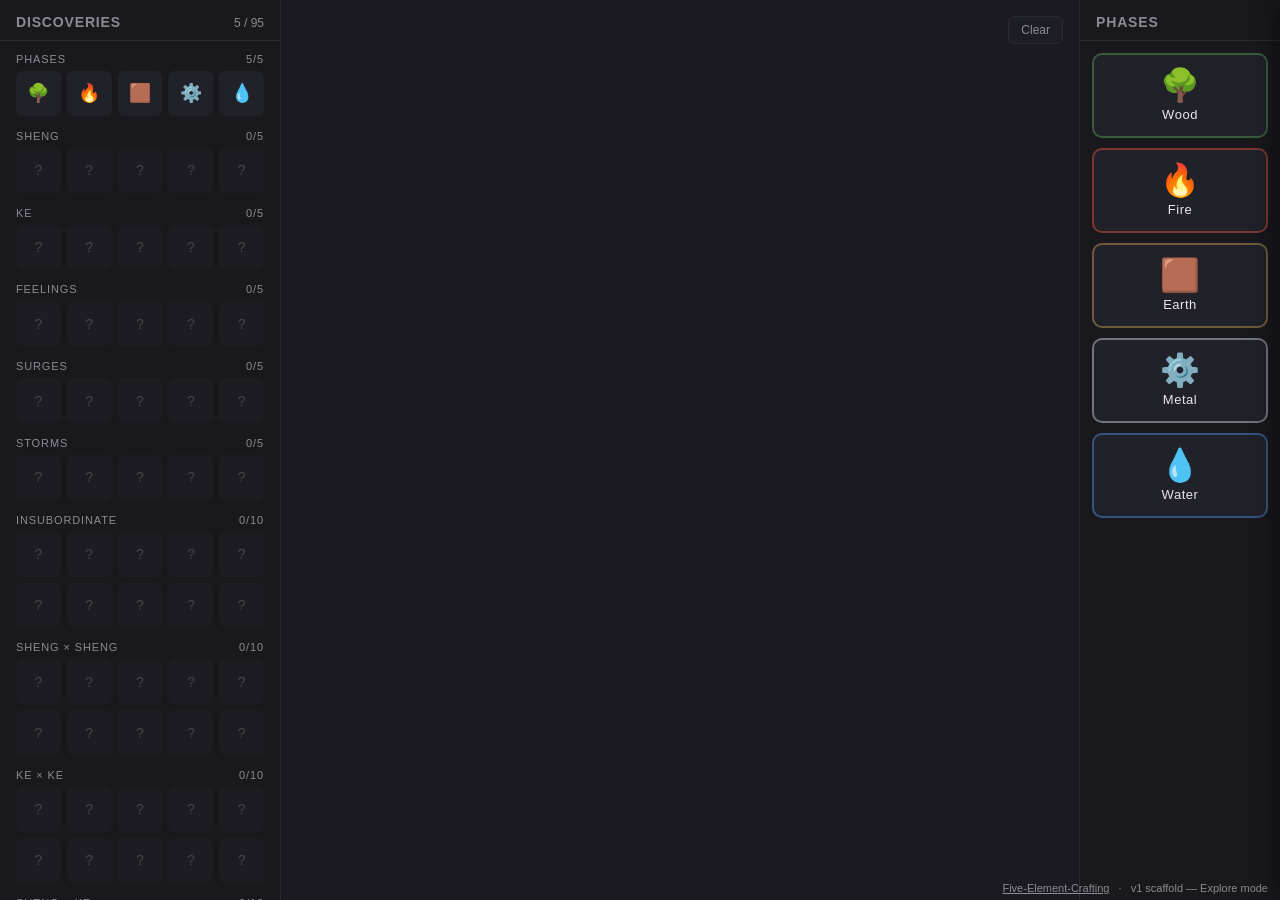
==== app/index.html @ a7858da5 "Add v1 scaffold: vanilla-JS app, recipe engine, three-panel UI - app/index.html + src/main.js + four" ====
<!doctype html>
<html lang="en">
  <head>
    <meta charset="utf-8" />
    <meta name="viewport" content="width=device-width, initial-scale=1" />
    <title>Five-Element-Crafting</title>
    <link rel="stylesheet" href="src/styles/main.css" />
  </head>
  <body>
    <div id="app">
      <aside id="discoveries-panel" class="panel panel-left">
        <header class="panel-header">
          <h2>Discoveries</h2>
          <div id="discovery-counter" class="counter">0 / 95</div>
        </header>
        <div id="discoveries-groups"></div>
      </aside>

      <main id="workspace" class="workspace">
        <div id="pentagram-background" class="pentagram hidden"></div>
        <div id="workspace-entities"></div>
        <div id="craft-feedback"></div>
        <div id="catastrophe-overlay" class="hidden"></div>
        <div id="nudge"></div>
        <button id="clear-btn" class="workspace-button" type="button">Clear</button>
      </main>

      <aside id="blocks-panel" class="panel panel-right">
        <header class="panel-header">
          <h2>Phases</h2>
        </header>
        <div id="phase-tiles"></div>
      </aside>
    </div>

    <div id="inspect-drawer" class="drawer hidden" aria-hidden="true">
      <button id="inspect-close" class="drawer-close" type="button" aria-label="Close inspect panel">&times;</button>
      <div id="inspect-content"></div>
    </div>

    <div id="clear-modal" class="modal hidden" role="dialog" aria-labelledby="clear-modal-title">
      <div class="modal-body">
        <h3 id="clear-modal-title">Clear workspace?</h3>
        <p>This removes every entity from the workspace. Discoveries stay.</p>
        <div class="modal-actions">
          <button id="clear-confirm" type="button">Clear</button>
          <button id="clear-cancel" type="button">Cancel</button>
        </div>
      </div>
    </div>

    <footer id="app-footer">
      <a href="https://github.com/warrenrross/Five-Element-Crafting" target="_blank" rel="noopener">Five-Element-Crafting</a>
      <span class="footer-sep">&middot;</span>
      <span>v1 scaffold &mdash; Explore mode</span>
    </footer>

    <script type="module" src="src/main.js"></script>
  </body>
</html>
---- app/src/styles/main.css ----
/* Five-Element-Crafting v1 scaffold styles
 * Design surface per docs/design/ui-layout.md.
 * No framework, no preprocessor. Plain CSS only.
 */

:root {
  --bg: #0f0f12;
  --panel-bg: #18181d;
  --panel-border: #2a2a32;
  --workspace-bg: #1a1a20;
  --text: #e6e6ea;
  --text-muted: #8b8b95;

  /* Phase tints (used by the right panel and the move-type halos) */
  --wood: #4a8f4a;
  --fire: #c84a3a;
  --earth: #b08a4a;
  --metal: #b5b9bf;
  --water: #4a7ec8;

  /* Move-type cue colors per docs/design/ui-layout.md §3.3 */
  --halo-sheng: #4a8f4a;
  --halo-ke: #c84a3a;
  --halo-self: #d4b04a;
  --halo-insub: #8a4ac8;
  --halo-stage2: #6c6cb8;

  --radius: 10px;
  --radius-sm: 6px;
  --shadow: 0 6px 18px rgba(0, 0, 0, 0.35);
}

* {
  box-sizing: border-box;
}

html, body {
  margin: 0;
  padding: 0;
  height: 100%;
  font-family: -apple-system, BlinkMacSystemFont, "Segoe UI", Roboto, Helvetica, Arial, sans-serif;
  background: var(--bg);
  color: var(--text);
  overflow: hidden;
}

#app {
  display: grid;
  grid-template-columns: 280px 1fr 200px;
  grid-template-rows: 1fr;
  height: 100vh;
  gap: 1px;
  background: var(--panel-border);
}

/* ---------- Panels ---------- */

.panel {
  background: var(--panel-bg);
  display: flex;
  flex-direction: column;
  min-height: 0;
}

.panel-header {
  padding: 14px 16px 10px;
  border-bottom: 1px solid var(--panel-border);
  display: flex;
  align-items: baseline;
  justify-content: space-between;
}

.panel-header h2 {
  margin: 0;
  font-size: 14px;
  letter-spacing: 0.06em;
  text-transform: uppercase;
  color: var(--text-muted);
  font-weight: 600;
}

.counter {
  font-size: 12px;
  color: var(--text-muted);
  font-variant-numeric: tabular-nums;
}

/* ---------- Right panel (phases) ---------- */

#phase-tiles {
  display: flex;
  flex-direction: column;
  padding: 12px;
  gap: 10px;
  overflow-y: auto;
}

.phase-tile {
  display: flex;
  flex-direction: column;
  align-items: center;
  justify-content: center;
  padding: 14px;
  background: #21212a;
  border: 2px solid transparent;
  border-radius: var(--radius);
  cursor: grab;
  user-select: none;
  transition: transform 80ms ease, border-color 80ms ease;
}

.phase-tile:hover {
  transform: translateY(-1px);
  border-color: rgba(255, 255, 255, 0.08);
}

.phase-tile:active {
  cursor: grabbing;
}

.phase-tile[data-phase="wood"]  { border-color: rgba(74, 143, 74, 0.55); }
.phase-tile[data-phase="fire"]  { border-color: rgba(200, 74, 58, 0.55); }
.phase-tile[data-phase="earth"] { border-color: rgba(176, 138, 74, 0.55); }
.phase-tile[data-phase="metal"] { border-color: rgba(181, 185, 191, 0.55); }
.phase-tile[data-phase="water"] { border-color: rgba(74, 126, 200, 0.55); }

.phase-tile .tile-emoji {
  font-size: 32px;
  line-height: 1;
  margin-bottom: 6px;
}

.phase-tile .tile-name {
  font-size: 13px;
  letter-spacing: 0.04em;
}

/* ---------- Workspace ---------- */

.workspace {
  position: relative;
  background: var(--workspace-bg);
  overflow: hidden;
}

#workspace-entities {
  position: absolute;
  inset: 0;
}

.workspace-entity {
  position: absolute;
  display: flex;
  flex-direction: column;
  align-items: center;
  justify-content: center;
  width: 72px;
  height: 72px;
  padding: 8px;
  background: #22222b;
  border: 1px solid rgba(255, 255, 255, 0.06);
  border-radius: var(--radius);
  cursor: grab;
  user-select: none;
  box-shadow: var(--shadow);
  transition: transform 80ms ease, box-shadow 80ms ease;
}

.workspace-entity:hover {
  transform: translateY(-1px);
  box-shadow: 0 8px 22px rgba(0, 0, 0, 0.45);
}

.workspace-entity.dragging {
  cursor: grabbing;
  opacity: 0.85;
  z-index: 10;
}

.workspace-entity.drop-target {
  border-color: rgba(255, 255, 255, 0.4);
  box-shadow: 0 0 0 2px rgba(255, 255, 255, 0.15);
}

.workspace-entity.snapping-back {
  transition: left 150ms ease-out, top 150ms ease-out;
}

.workspace-entity .entity-emoji {
  font-size: 28px;
  line-height: 1;
}

.workspace-entity .entity-name {
  margin-top: 4px;
  font-size: 11px;
  color: var(--text-muted);
}

/* ---------- Craft halo / move-type cues (§3.3 of ui-layout.md) ---------- */

.craft-halo {
  position: absolute;
  width: 96px;
  height: 96px;
  border-radius: 50%;
  pointer-events: none;
  transform: translate(-50%, -50%);
  opacity: 0;
  z-index: 5;
}

.craft-halo.show {
  animation: haloPulse 600ms ease-out forwards;
}

.craft-halo[data-move="sheng"]   { background: radial-gradient(circle, rgba(74,143,74,0.55) 0%, rgba(74,143,74,0) 70%); }
.craft-halo[data-move="ke"]      { background: radial-gradient(circle, rgba(200,74,58,0.55) 0%, rgba(200,74,58,0) 70%); }
.craft-halo[data-move="self"]    { background: radial-gradient(circle, rgba(212,176,74,0.65) 0%, rgba(212,176,74,0) 70%); }
.craft-halo[data-move="insub"]   { background: radial-gradient(circle, rgba(138,74,200,0.55) 0%, rgba(138,74,200,0) 70%); }
.craft-halo[data-move="stage2"]  { background: radial-gradient(circle, rgba(108,108,184,0.45) 0%, rgba(108,108,184,0) 70%); }

@keyframes haloPulse {
  0%   { opacity: 0;   transform: translate(-50%, -50%) scale(0.4); }
  30%  { opacity: 0.9; transform: translate(-50%, -50%) scale(1.0); }
  100% { opacity: 0;   transform: translate(-50%, -50%) scale(1.5); }
}

/* Sheng pulse-up; Ke press-down; Self hold; Insub shake (animation only on result entity) */
.workspace-entity.cue-sheng  { animation: cueShengPulse 420ms ease-out; }
.workspace-entity.cue-ke     { animation: cueKePress    420ms ease-out; }
.workspace-entity.cue-self   { animation: cueSelfHold   500ms ease-out; }
.workspace-entity.cue-insub  { animation: cueInsubShake 420ms ease-out; }
.workspace-entity.cue-stage2 { animation: cueStage2     420ms ease-out; }

@keyframes cueShengPulse {
  0%   { transform: translateY(8px)  scale(0.7); opacity: 0; }
  60%  { transform: translateY(-4px) scale(1.05); opacity: 1; }
  100% { transform: translateY(0)    scale(1);    opacity: 1; }
}
@keyframes cueKePress {
  0%   { transform: translateY(-8px) scale(0.7); opacity: 0; }
  60%  { transform: translateY(4px)  scale(1.05); opacity: 1; }
  100% { transform: translateY(0)    scale(1);    opacity: 1; }
}
@keyframes cueSelfHold {
  0%   { transform: scale(0.6); opacity: 0; filter: brightness(2); }
  40%  { transform: scale(1.1); opacity: 1; filter: brightness(1.6); }
  100% { transform: scale(1);   opacity: 1; filter: brightness(1); }
}
@keyframes cueInsubShake {
  0%   { transform: translateX(0)   scale(0.7); opacity: 0; }
  25%  { transform: translateX(-6px) scale(1);   opacity: 1; }
  50%  { transform: translateX(6px)  scale(1);   opacity: 1; }
  75%  { transform: translateX(-3px) scale(1);   opacity: 1; }
  100% { transform: translateX(0)   scale(1);   opacity: 1; }
}
@keyframes cueStage2 {
  0%   { transform: scale(0.6) rotate(-6deg); opacity: 0; }
  60%  { transform: scale(1.05) rotate(2deg); opacity: 1; }
  100% { transform: scale(1) rotate(0);       opacity: 1; }
}

/* ---------- Nudge label ---------- */

#nudge {
  position: absolute;
  pointer-events: none;
  padding: 6px 10px;
  font-size: 12px;
  background: rgba(40, 40, 50, 0.92);
  color: var(--text-muted);
  border-radius: var(--radius-sm);
  opacity: 0;
  transition: opacity 200ms ease;
  z-index: 8;
}

#nudge.show {
  opacity: 1;
}

/* ---------- Catastrophe overlay ---------- */

#catastrophe-overlay {
  position: absolute;
  inset: 0;
  background: radial-gradient(circle, rgba(200, 80, 60, 0.25) 0%, rgba(0, 0, 0, 0.65) 100%);
  z-index: 20;
  pointer-events: all;
  display: flex;
  align-items: center;
  justify-content: center;
}

#catastrophe-overlay .catastrophe-card {
  background: #1a1a20;
  border: 1px solid rgba(255, 200, 150, 0.3);
  border-radius: var(--radius);
  padding: 24px 32px;
  text-align: center;
  box-shadow: var(--shadow);
}

#catastrophe-overlay .catastrophe-emoji {
  font-size: 48px;
}

#catastrophe-overlay .catastrophe-name {
  margin-top: 8px;
  font-size: 18px;
  letter-spacing: 0.06em;
}

#catastrophe-overlay .catastrophe-surface {
  margin-top: 8px;
  font-size: 13px;
  color: var(--text-muted);
  max-width: 280px;
}

/* ---------- Pentagram (hidden in Explore) ---------- */

.pentagram {
  position: absolute;
  inset: 0;
  pointer-events: none;
  /* Drawn by JS in Balance mode; static placeholder in v1. */
}

.hidden {
  display: none !important;
}

/* ---------- Workspace clear button ---------- */

.workspace-button {
  position: absolute;
  right: 16px;
  top: 16px;
  z-index: 6;
  background: rgba(30, 30, 38, 0.85);
  color: var(--text-muted);
  border: 1px solid var(--panel-border);
  border-radius: var(--radius-sm);
  padding: 6px 12px;
  font-size: 12px;
  cursor: pointer;
}

.workspace-button:hover {
  color: var(--text);
}

/* ---------- Discoveries panel ---------- */

#discoveries-groups {
  padding: 12px 16px 16px;
  overflow-y: auto;
  flex: 1;
}

.discovery-group {
  margin-bottom: 14px;
}

.discovery-group-header {
  font-size: 11px;
  letter-spacing: 0.08em;
  text-transform: uppercase;
  color: var(--text-muted);
  margin-bottom: 6px;
  display: flex;
  justify-content: space-between;
}

.discovery-group-header .group-count {
  font-variant-numeric: tabular-nums;
}

.discovery-list {
  display: grid;
  grid-template-columns: repeat(5, 1fr);
  gap: 6px;
}

.discovery-cell {
  position: relative;
  aspect-ratio: 1;
  background: #21212a;
  border: 1px solid transparent;
  border-radius: var(--radius-sm);
  display: flex;
  align-items: center;
  justify-content: center;
  cursor: pointer;
  user-select: none;
  font-size: 18px;
}

.discovery-cell.locked {
  background: #1c1c22;
  color: rgba(255, 255, 255, 0.18);
  cursor: default;
}

.discovery-cell.locked::after {
  content: "?";
  font-size: 14px;
  color: rgba(255, 255, 255, 0.18);
}

.discovery-cell.locked > .discovery-emoji,
.discovery-cell.locked > .discovery-count {
  display: none;
}

.discovery-cell:not(.locked):hover {
  border-color: rgba(255, 255, 255, 0.18);
}

.discovery-count {
  position: absolute;
  right: 2px;
  bottom: 2px;
  font-size: 9px;
  color: var(--text-muted);
  background: rgba(0, 0, 0, 0.4);
  padding: 1px 4px;
  border-radius: 6px;
}

/* Tooltip (CSS-only) on discoveries */
.discovery-cell:not(.locked):hover::before {
  content: attr(data-name);
  position: absolute;
  left: 50%;
  bottom: calc(100% + 4px);
  transform: translateX(-50%);
  background: #2a2a32;
  color: var(--text);
  padding: 4px 8px;
  font-size: 11px;
  border-radius: var(--radius-sm);
  white-space: nowrap;
  z-index: 20;
  pointer-events: none;
}

/* ---------- Inspect drawer ---------- */

.drawer {
  position: fixed;
  top: 0;
  right: 0;
  height: 100vh;
  width: 360px;
  background: #1c1c22;
  border-left: 1px solid var(--panel-border);
  box-shadow: -8px 0 24px rgba(0, 0, 0, 0.35);
  z-index: 30;
  padding: 24px 24px 32px;
  overflow-y: auto;
  transform: translateX(0);
  transition: transform 200ms ease;
}

.drawer.hidden {
  display: block !important;
  transform: translateX(100%);
  pointer-events: none;
}

.drawer-close {
  position: absolute;
  right: 12px;
  top: 8px;
  background: none;
  border: none;
  color: var(--text-muted);
  font-size: 24px;
  cursor: pointer;
}

#inspect-content .inspect-header {
  display: flex;
  align-items: center;
  gap: 10px;
}

#inspect-content .inspect-emoji {
  font-size: 36px;
  line-height: 1;
}

#inspect-content h3 {
  margin: 0;
  font-size: 18px;
}

#inspect-content .inspect-true-name {
  margin-top: 2px;
  font-size: 11px;
  color: var(--text-muted);
  letter-spacing: 0.04em;
}

#inspect-content .inspect-section {
  margin-top: 18px;
}

#inspect-content .inspect-section-label {
  font-size: 10px;
  text-transform: uppercase;
  letter-spacing: 0.1em;
  color: var(--text-muted);
  margin-bottom: 4px;
}

#inspect-content .inspect-section-body {
  font-size: 13px;
  line-height: 1.5;
}

#inspect-content .inspect-weights {
  display: flex;
  flex-wrap: wrap;
  gap: 6px;
  margin-top: 4px;
}

#inspect-content .weight-chip {
  background: #2a2a32;
  border-radius: var(--radius-sm);
  padding: 3px 8px;
  font-size: 11px;
  color: var(--text-muted);
}

/* Extended inspect markup (used by ui/inspect.js). */

#inspect-content .inspect-headtext {
  display: flex;
  flex-direction: column;
}

#inspect-content .inspect-name {
  font-size: 18px;
  font-weight: 600;
  line-height: 1.1;
}

#inspect-content .inspect-tier {
  margin-top: 4px;
  font-size: 11px;
  color: var(--text-muted);
  display: flex;
  gap: 6px;
  align-items: center;
  flex-wrap: wrap;
}

#inspect-content .inspect-badge {
  background: #2a2a32;
  border: 1px solid var(--panel-border);
  border-radius: var(--radius-sm);
  padding: 1px 6px;
  font-size: 10px;
  text-transform: uppercase;
  letter-spacing: 0.06em;
}

#inspect-content .inspect-badge.cata {
  background: #3a1818;
  border-color: #8a2a2a;
  color: #ffb4a8;
}

#inspect-content .inspect-badge.locked {
  background: #1f1f25;
  color: var(--text-muted);
}

#inspect-content .inspect-section h4 {
  font-size: 10px;
  text-transform: uppercase;
  letter-spacing: 0.1em;
  color: var(--text-muted);
  margin: 0 0 6px;
  font-weight: 600;
}

#inspect-content .inspect-surface,
#inspect-content .inspect-origin {
  margin: 0;
  font-size: 13px;
  line-height: 1.5;
  color: var(--text);
}

#inspect-content .phase-weights {
  display: flex;
  flex-wrap: wrap;
  gap: 6px;
}

.phase-chip {
  display: inline-flex;
  align-items: center;
  gap: 6px;
  background: #1f1f25;
  border: 1px solid var(--panel-border);
  border-radius: var(--radius-sm);
  padding: 3px 8px;
  font-size: 11px;
  color: var(--text);
}

.phase-chip-dot {
  width: 8px;
  height: 8px;
  border-radius: 50%;
  background: var(--text-muted);
}

.phase-chip.phase-wood  .phase-chip-dot { background: #6fb86b; }
.phase-chip.phase-fire  .phase-chip-dot { background: #d96c5b; }
.phase-chip.phase-earth .phase-chip-dot { background: #c8a165; }
.phase-chip.phase-metal .phase-chip-dot { background: #c9c9d2; }
.phase-chip.phase-water .phase-chip-dot { background: #4d8fc7; }

.phase-chip-value {
  color: var(--text-muted);
  font-variant-numeric: tabular-nums;
}

.recipe-list {
  list-style: none;
  padding: 0;
  margin: 0;
  display: flex;
  flex-direction: column;
  gap: 6px;
}

.recipe-item {
  display: flex;
  align-items: center;
  gap: 6px;
  background: #1f1f25;
  border: 1px solid var(--panel-border);
  border-radius: var(--radius-sm);
  padding: 6px 8px;
  font-size: 12px;
  flex-wrap: wrap;
}

.recipe-arrow {
  color: var(--text-muted);
}

.recipe-move {
  margin-left: auto;
  font-size: 10px;
  text-transform: uppercase;
  letter-spacing: 0.06em;
  padding: 2px 6px;
  border-radius: var(--radius-sm);
  background: #2a2a32;
  color: var(--text-muted);
}

.recipe-move-sheng { color: #9fdc9b; background: #1c2a1c; }
.recipe-move-ke    { color: #f1a89a; background: #2a1c1c; }
.recipe-move-self  { color: #f0d28a; background: #2a241c; }
.recipe-move-insub { color: #c8a5e0; background: #251c2a; }
.recipe-move-stage2 { color: #b1b7e0; background: #1c1f2a; }

.recipe-stagenote {
  color: var(--text-muted);
  text-transform: none;
  letter-spacing: 0;
}

/* ---------- Modal ---------- */

.modal {
  position: fixed;
  inset: 0;
  background: rgba(0, 0, 0, 0.55);
  display: flex;
  align-items: center;
  justify-content: center;
  z-index: 40;
}

.modal-body {
  background: #1c1c22;
  padding: 20px 24px;
  border-radius: var(--radius);
  width: min(360px, 90vw);
  border: 1px solid var(--panel-border);
}

.modal-body h3 {
  margin: 0 0 8px;
  font-size: 16px;
}

.modal-body p {
  margin: 0 0 16px;
  color: var(--text-muted);
  font-size: 13px;
}

.modal-actions {
  display: flex;
  gap: 8px;
  justify-content: flex-end;
}

.modal-actions button {
  background: #2a2a32;
  color: var(--text);
  border: 1px solid var(--panel-border);
  padding: 6px 14px;
  border-radius: var(--radius-sm);
  cursor: pointer;
  font-size: 13px;
}

#clear-confirm {
  background: #c84a3a;
  border-color: #c84a3a;
}

/* ---------- Footer ---------- */

#app-footer {
  position: fixed;
  bottom: 6px;
  right: 12px;
  font-size: 11px;
  color: var(--text-muted);
}

#app-footer a {
  color: var(--text-muted);
}

.footer-sep {
  margin: 0 6px;
}

/* ---------- Mobile breakpoint (per ui-layout.md §7) ---------- */

@media (max-width: 600px) {
  #app {
    grid-template-columns: 1fr;
    grid-template-rows: auto 1fr auto;
  }

  .panel-left {
    order: 3;
    max-height: 35vh;
  }
  .workspace {
    order: 2;
  }
  .panel-right {
    order: 1;
    max-height: 130px;
  }
  .phase-tile .tile-emoji { font-size: 24px; }
  #phase-tiles {
    flex-direction: row;
    overflow-x: auto;
  }
  .workspace-entity {
    width: 64px;
    height: 64px;
  }
  .drawer {
    width: 100vw;
  }
}
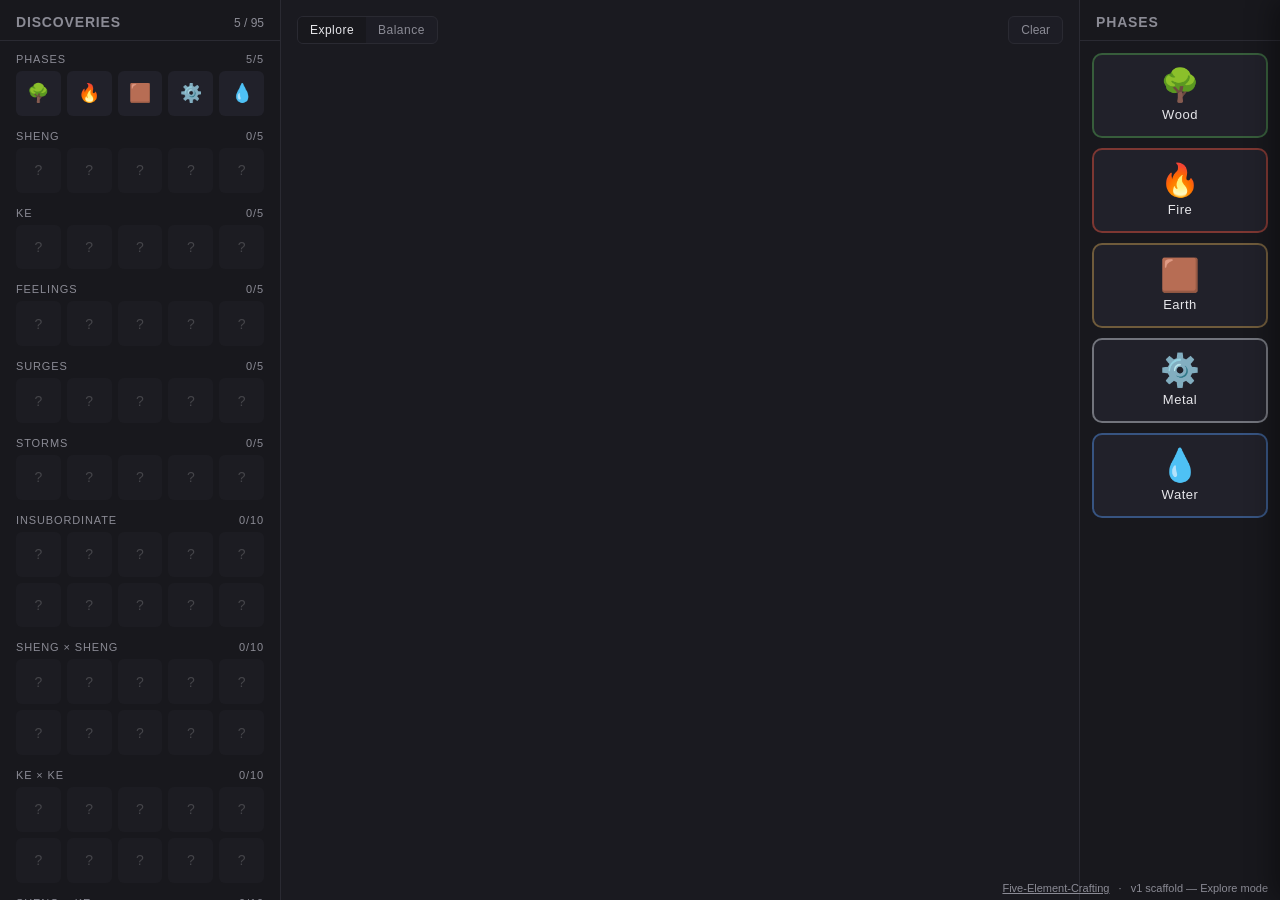
==== commit a50a0741: "Implement Balance mode end-to-end + mobile pass Engine: - balance.js: BalanceSession class (move bud" ====
--- a/app/index.html
+++ b/app/index.html
@@ -23,6 +23,30 @@
         <div id="catastrophe-overlay" class="hidden"></div>
         <div id="nudge"></div>
         <button id="clear-btn" class="workspace-button" type="button">Clear</button>
+
+        <div id="mode-toggle" class="mode-toggle">
+          <button id="mode-explore" class="mode-btn active" type="button">Explore</button>
+          <button id="mode-balance" class="mode-btn" type="button">Balance</button>
+        </div>
+
+        <div id="balance-hud" class="balance-hud hidden">
+          <div class="balance-hud-left">
+            <label class="hud-label" for="difficulty-select">Difficulty</label>
+            <select id="difficulty-select">
+              <option value="gentle">Gentle</option>
+              <option value="steady" selected>Steady</option>
+              <option value="sharp">Sharp</option>
+            </select>
+            <button id="new-puzzle-btn" type="button">New puzzle</button>
+          </div>
+          <div class="balance-hud-right">
+            <div class="hud-label">Moves</div>
+            <div id="budget-counter" class="budget-counter">0 / 0</div>
+          </div>
+          <div id="pathology-tray" class="pathology-tray"></div>
+        </div>
+
+        <div id="balance-end-overlay" class="end-overlay hidden"></div>
       </main>
 
       <aside id="blocks-panel" class="panel panel-right">
@@ -52,7 +76,7 @@
     <footer id="app-footer">
       <a href="https://github.com/warrenrross/Five-Element-Crafting" target="_blank" rel="noopener">Five-Element-Crafting</a>
       <span class="footer-sep">&middot;</span>
-      <span>v1 scaffold &mdash; Explore mode</span>
+      <span>v1 scaffold &mdash; <span id="footer-mode">Explore mode</span></span>
     </footer>
 
     <script type="module" src="src/main.js"></script>
--- a/app/src/styles/main.css
+++ b/app/src/styles/main.css
@@ -325,7 +325,325 @@
   position: absolute;
   inset: 0;
   pointer-events: none;
-  /* Drawn by JS in Balance mode; static placeholder in v1. */
+  display: grid;
+  place-items: center;
+}
+
+.pentagram-svg {
+  width: min(60vmin, 480px);
+  height: min(60vmin, 480px);
+  opacity: 0.85;
+}
+
+.pentagram-ring {
+  fill: none;
+  stroke: rgba(255, 255, 255, 0.05);
+  stroke-width: 1;
+}
+
+.pentagram-sheng {
+  fill: none;
+  stroke: rgba(140, 200, 140, 0.18);
+  stroke-width: 1.2;
+}
+
+.pentagram-ke {
+  fill: none;
+  stroke: rgba(220, 110, 90, 0.18);
+  stroke-width: 1.2;
+}
+
+.pentagram-node-outer {
+  opacity: 0.18;
+}
+
+.pentagram-node-inner {
+  transition: r 200ms ease;
+}
+
+.pentagram-node.in-band .pentagram-node-outer {
+  opacity: 0.45;
+}
+
+.pentagram-label {
+  fill: var(--text-muted);
+  font-size: 10px;
+  font-family: system-ui, sans-serif;
+  font-variant-numeric: tabular-nums;
+}
+
+.pentagram-node.in-band .pentagram-label {
+  fill: var(--text);
+}
+
+/* ---------- Mode toggle ---------- */
+
+.mode-toggle {
+  position: absolute;
+  left: 16px;
+  top: 16px;
+  z-index: 6;
+  display: inline-flex;
+  background: rgba(30, 30, 38, 0.85);
+  border: 1px solid var(--panel-border);
+  border-radius: var(--radius-sm);
+  overflow: hidden;
+}
+
+.mode-btn {
+  background: transparent;
+  color: var(--text-muted);
+  border: none;
+  padding: 6px 12px;
+  font-size: 12px;
+  cursor: pointer;
+  letter-spacing: 0.04em;
+}
+
+.mode-btn.active {
+  background: var(--panel-bg);
+  color: var(--text);
+}
+
+/* ---------- Balance HUD ---------- */
+
+.balance-hud {
+  position: absolute;
+  left: 16px;
+  top: 56px;
+  right: 16px;
+  z-index: 6;
+  display: grid;
+  grid-template-columns: auto auto;
+  grid-template-rows: auto auto;
+  align-items: center;
+  gap: 8px 16px;
+  pointer-events: none;
+}
+
+.balance-hud > * { pointer-events: auto; }
+
+.balance-hud-left,
+.balance-hud-right {
+  display: inline-flex;
+  gap: 8px;
+  align-items: center;
+  background: rgba(30, 30, 38, 0.85);
+  border: 1px solid var(--panel-border);
+  border-radius: var(--radius-sm);
+  padding: 6px 10px;
+  color: var(--text);
+  font-size: 12px;
+}
+
+.balance-hud-right {
+  justify-self: end;
+}
+
+.hud-label {
+  color: var(--text-muted);
+  text-transform: uppercase;
+  letter-spacing: 0.08em;
+  font-size: 10px;
+}
+
+#difficulty-select {
+  background: #1f1f25;
+  color: var(--text);
+  border: 1px solid var(--panel-border);
+  border-radius: var(--radius-sm);
+  padding: 3px 6px;
+  font-size: 12px;
+}
+
+#new-puzzle-btn {
+  background: #2a2a32;
+  color: var(--text);
+  border: 1px solid var(--panel-border);
+  border-radius: var(--radius-sm);
+  padding: 4px 10px;
+  font-size: 12px;
+  cursor: pointer;
+}
+
+.budget-counter {
+  font-size: 16px;
+  font-variant-numeric: tabular-nums;
+  letter-spacing: 0.04em;
+}
+
+.budget-counter[data-low="1"] {
+  color: #f0d28a;
+}
+
+.pathology-tray {
+  grid-column: 1 / -1;
+  display: inline-flex;
+  gap: 6px;
+  justify-self: end;
+  pointer-events: auto;
+}
+
+.path-slot {
+  width: 28px;
+  height: 28px;
+  border-radius: 50%;
+  background: rgba(30, 30, 38, 0.55);
+  border: 1px dashed rgba(255, 255, 255, 0.15);
+  display: grid;
+  place-items: center;
+  font-size: 14px;
+}
+
+.path-slot.filled {
+  background: rgba(80, 30, 110, 0.55);
+  border-style: solid;
+  border-color: #b48ce0;
+}
+
+.path-slot.danger {
+  border-color: rgba(220, 90, 90, 0.5);
+}
+
+.path-slot.danger.filled {
+  background: rgba(180, 40, 40, 0.6);
+  border-color: #ff7060;
+  box-shadow: 0 0 8px rgba(220, 90, 90, 0.5);
+}
+
+/* ---------- Balance end overlay ---------- */
+
+.end-overlay {
+  position: absolute;
+  inset: 0;
+  z-index: 10;
+  background: rgba(0, 0, 0, 0.55);
+  display: grid;
+  place-items: center;
+  padding: 24px;
+}
+
+.end-card {
+  background: #1c1c22;
+  border: 1px solid var(--panel-border);
+  border-radius: var(--radius);
+  padding: 24px;
+  max-width: 640px;
+  width: 100%;
+  box-shadow: var(--shadow);
+}
+
+.end-heading {
+  font-size: 22px;
+  letter-spacing: 0.04em;
+}
+.end-heading.won  { color: #9fdc9b; }
+.end-heading.lost { color: #f1a89a; }
+
+.end-subhead {
+  margin-top: 4px;
+  color: var(--text-muted);
+  font-size: 13px;
+}
+
+.end-columns {
+  margin-top: 16px;
+  display: grid;
+  grid-template-columns: 1fr 1fr;
+  gap: 16px;
+}
+
+.end-col-title {
+  font-size: 10px;
+  text-transform: uppercase;
+  letter-spacing: 0.1em;
+  color: var(--text-muted);
+  margin-bottom: 6px;
+}
+
+.end-list {
+  list-style: none;
+  padding: 0;
+  margin: 0;
+  display: flex;
+  flex-direction: column;
+  gap: 4px;
+}
+
+.end-list li {
+  display: flex;
+  align-items: center;
+  gap: 6px;
+  font-size: 12px;
+  background: #1f1f25;
+  border-radius: var(--radius-sm);
+  padding: 4px 8px;
+  flex-wrap: wrap;
+}
+
+.step-i {
+  display: inline-block;
+  min-width: 20px;
+  color: var(--text-muted);
+  font-variant-numeric: tabular-nums;
+}
+
+.step-arrow { color: var(--text-muted); }
+
+.step-kind {
+  margin-left: auto;
+  font-size: 10px;
+  text-transform: uppercase;
+  letter-spacing: 0.06em;
+  padding: 1px 6px;
+  border-radius: var(--radius-sm);
+  background: #2a2a32;
+  color: var(--text-muted);
+}
+.step-kind-sheng { color: #9fdc9b; background: #1c2a1c; }
+.step-kind-ke    { color: #f1a89a; background: #2a1c1c; }
+.step-kind-self  { color: #f0d28a; background: #2a241c; }
+.step-kind-insub { color: #c8a5e0; background: #251c2a; }
+.step-kind-null  { color: var(--text-muted); }
+
+.end-empty {
+  color: var(--text-muted);
+  font-style: normal;
+}
+
+.end-actions {
+  margin-top: 18px;
+  display: flex;
+  gap: 8px;
+  justify-content: flex-end;
+}
+
+.end-actions button {
+  background: #2a2a32;
+  color: var(--text);
+  border: 1px solid var(--panel-border);
+  padding: 6px 14px;
+  border-radius: var(--radius-sm);
+  cursor: pointer;
+  font-size: 13px;
+}
+
+#end-retry {
+  background: #2c4a2a;
+  border-color: #3f6c3a;
+}
+
+.workspace-entity.pathology-token {
+  background: rgba(80, 30, 110, 0.35);
+  border: 1px dashed #b48ce0;
+  cursor: not-allowed;
+}
+
+.workspace-entity.pathology-token .entity-name {
+  color: #d6b5f0;
+  text-transform: uppercase;
+  letter-spacing: 0.08em;
+  font-size: 9px;
 }
 
 .hidden {
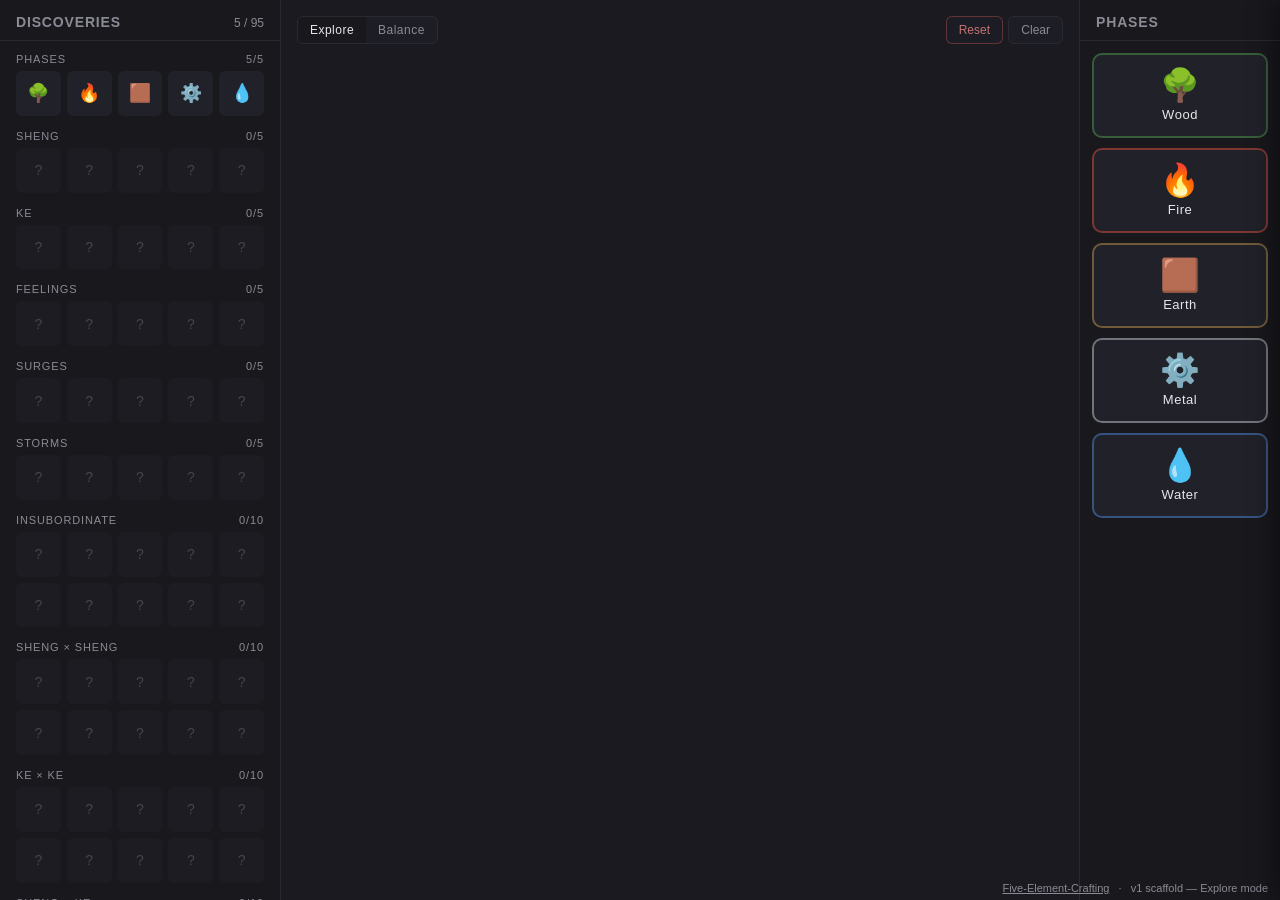
==== commit 6c89e3df: "Add Reset button: wipes the full game board Reset is distinct from Clear: - Clear: removes workspace" ====
--- a/app/index.html
+++ b/app/index.html
@@ -23,6 +23,7 @@
         <div id="catastrophe-overlay" class="hidden"></div>
         <div id="nudge"></div>
         <button id="clear-btn" class="workspace-button" type="button">Clear</button>
+        <button id="reset-btn" class="workspace-button workspace-button-reset" type="button">Reset</button>
 
         <div id="mode-toggle" class="mode-toggle">
           <button id="mode-explore" class="mode-btn active" type="button">Explore</button>
@@ -73,6 +74,17 @@
       </div>
     </div>
 
+    <div id="reset-modal" class="modal hidden" role="dialog" aria-labelledby="reset-modal-title">
+      <div class="modal-body">
+        <h3 id="reset-modal-title">Reset the whole game?</h3>
+        <p>This clears the workspace, wipes your discoveries, resets self-stage progression, and ends any Balance puzzle in progress. This cannot be undone.</p>
+        <div class="modal-actions">
+          <button id="reset-confirm" type="button">Reset everything</button>
+          <button id="reset-cancel" type="button">Cancel</button>
+        </div>
+      </div>
+    </div>
+
     <footer id="app-footer">
       <a href="https://github.com/warrenrross/Five-Element-Crafting" target="_blank" rel="noopener">Five-Element-Crafting</a>
       <span class="footer-sep">&middot;</span>
--- a/app/src/styles/main.css
+++ b/app/src/styles/main.css
@@ -668,6 +668,28 @@
 
 .workspace-button:hover {
   color: var(--text);
+}
+
+/* Reset sits just left of Clear. Clear is ~62px wide; offset 76px keeps a gap. */
+.workspace-button-reset {
+  right: 76px;
+  color: rgba(225, 130, 130, 0.85);
+  border-color: rgba(180, 80, 80, 0.45);
+}
+
+.workspace-button-reset:hover {
+  color: rgba(255, 170, 170, 1);
+  border-color: rgba(220, 110, 110, 0.7);
+}
+
+#reset-confirm {
+  background: rgba(180, 60, 60, 0.85);
+  color: #fff;
+  border: 1px solid rgba(220, 90, 90, 0.9);
+}
+
+#reset-confirm:hover {
+  background: rgba(210, 75, 75, 1);
 }
 
 /* ---------- Discoveries panel ---------- */
